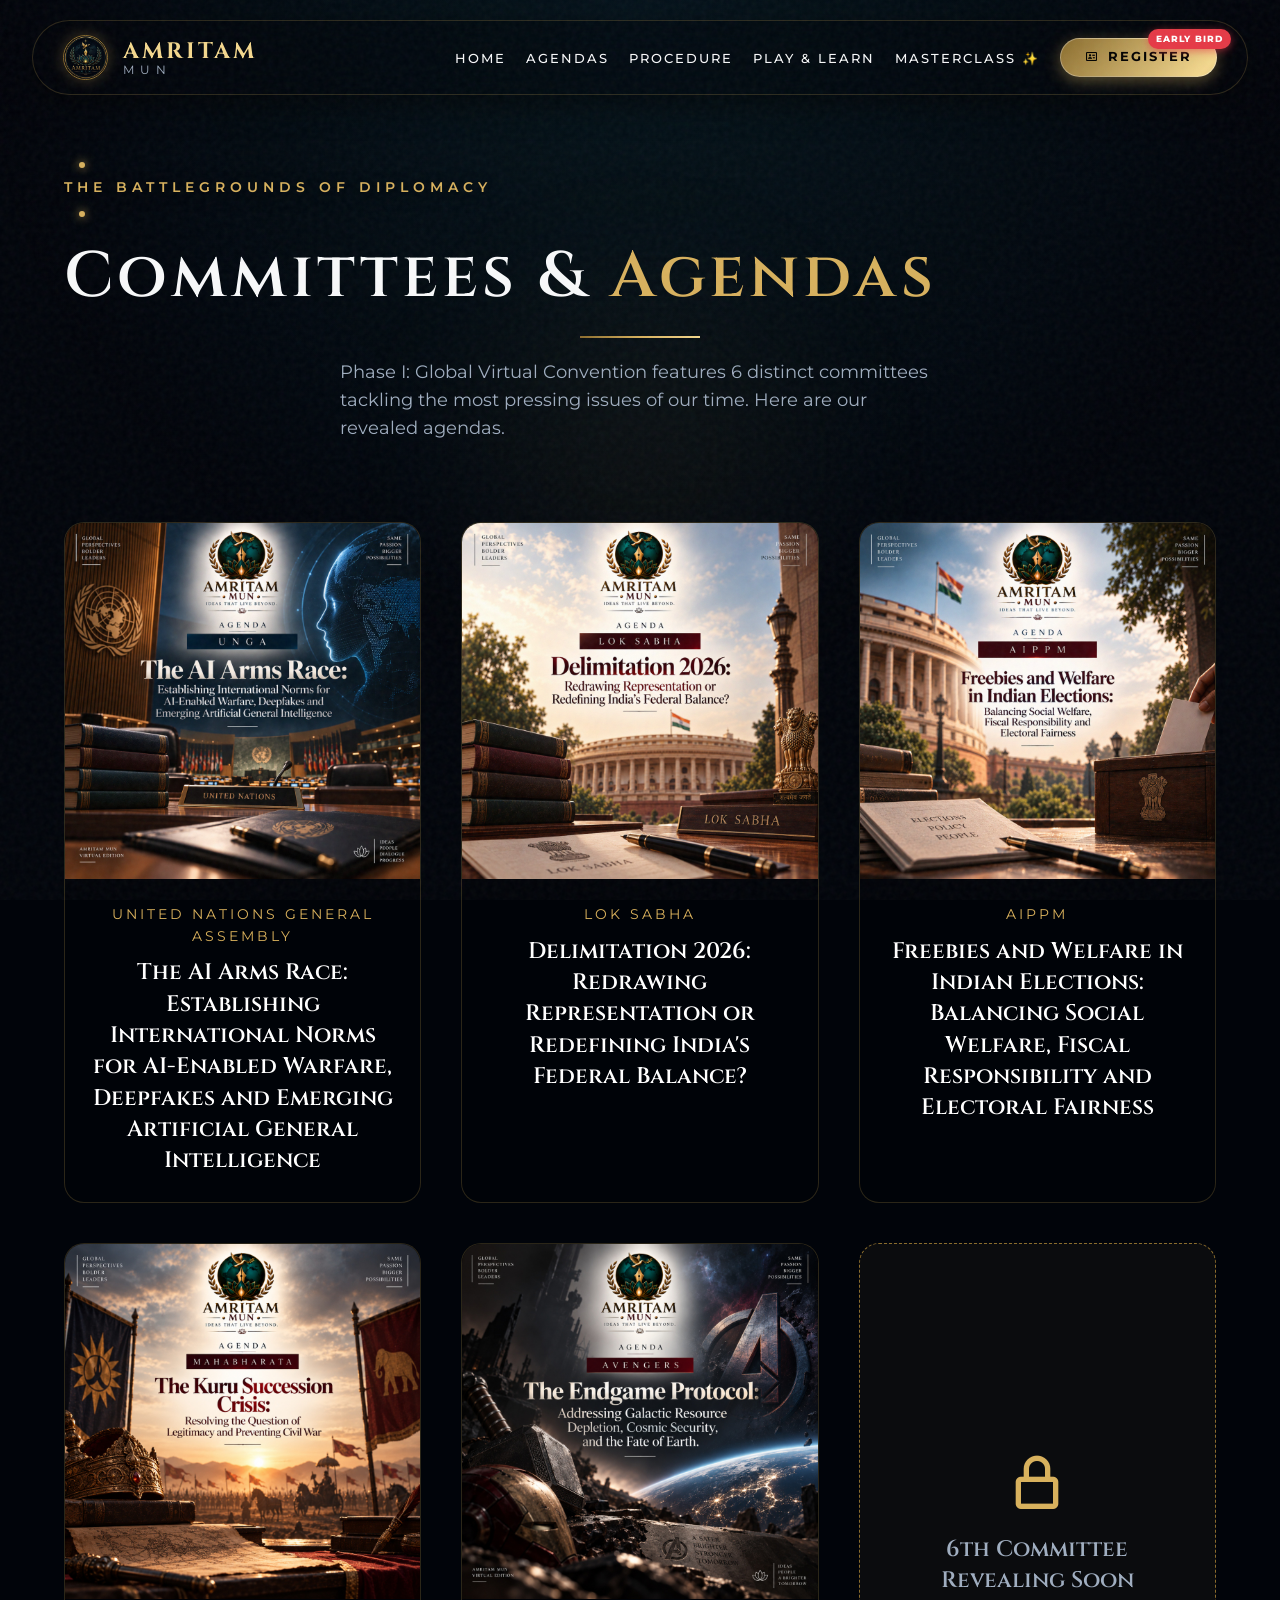
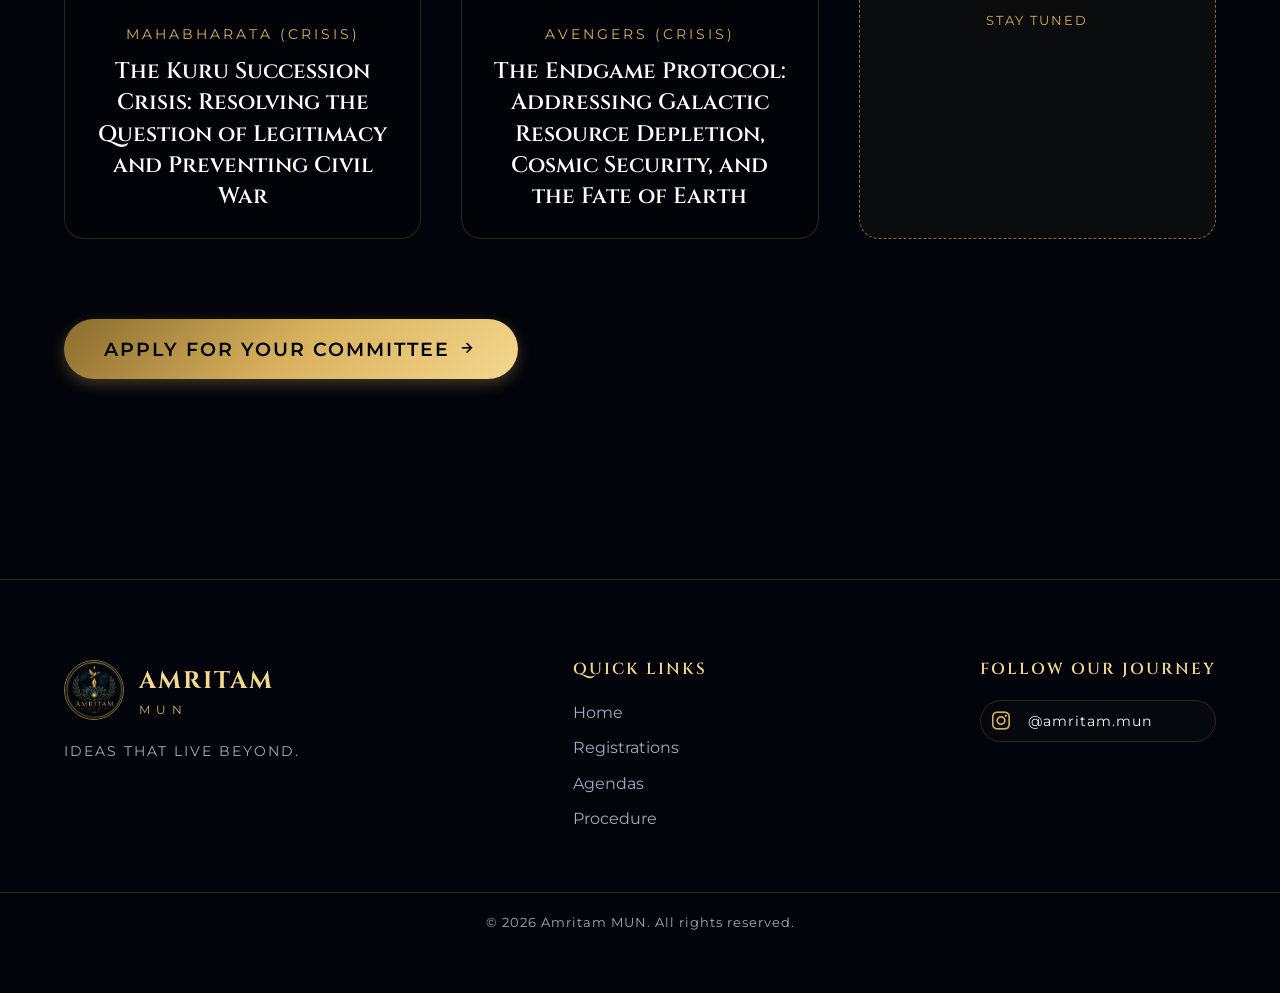
==== agendas.html @ d39af40c "Create agendas page and add to navigation" ====
<!DOCTYPE html>
<html lang="en">
<head>
    <meta charset="UTF-8">
    <meta name="viewport" content="width=device-width, initial-scale=1.0">
    <title>Amritam MUN | Agendas & Committees</title>
    <meta name="description" content="Explore the committees and agendas for Amritam MUN Global Virtual Convention.">
    <!-- Google Fonts: Cinzel for the logo match, Montserrat for clean sans-serif -->
    <link rel="preconnect" href="https://fonts.googleapis.com">
    <link rel="preconnect" href="https://fonts.gstatic.com" crossorigin>
    <link href="https://fonts.googleapis.com/css2?family=Cinzel:wght@400;500;600;700;800&family=Montserrat:wght@300;400;500;600;700&display=swap" rel="stylesheet">
    <!-- Boxicons for icons -->
    <link href='https://unpkg.com/boxicons@2.1.4/css/boxicons.min.css' rel='stylesheet'>
    <link rel="stylesheet" href="style.css?v=3.8">
    <style>
        .agendas-grid {
            display: grid;
            grid-template-columns: repeat(auto-fit, minmax(320px, 1fr));
            gap: 40px;
            margin-top: 50px;
            padding-bottom: 60px;
        }
        .agenda-card {
            background: rgba(1, 4, 8, 0.6);
            border: 1px solid rgba(216, 177, 93, 0.2);
            border-radius: 20px;
            overflow: hidden;
            transition: all 0.4s ease;
            position: relative;
        }
        .agenda-card:hover {
            transform: translateY(-10px);
            border-color: rgba(216, 177, 93, 0.6);
            box-shadow: 0 15px 40px rgba(216, 177, 93, 0.15);
        }
        .agenda-image-wrapper {
            position: relative;
            width: 100%;
            padding-top: 100%; /* 1:1 Aspect Ratio */
            overflow: hidden;
        }
        .agenda-img {
            position: absolute;
            top: 0;
            left: 0;
            width: 100%;
            height: 100%;
            object-fit: cover;
            transition: transform 0.5s ease;
        }
        .agenda-card:hover .agenda-img {
            transform: scale(1.05);
        }
        .agenda-content {
            padding: 25px;
            text-align: center;
        }
        .agenda-committee {
            font-family: var(--font-sans);
            font-size: 0.85rem;
            color: var(--gold-primary);
            text-transform: uppercase;
            letter-spacing: 3px;
            margin-bottom: 10px;
        }
        .agenda-title {
            font-family: var(--font-serif);
            font-size: 1.4rem;
            color: #fff;
            line-height: 1.4;
        }
    </style>
</head>
<body>
    <!-- Cinematic Background Elements -->
    <div class="noise-overlay"></div>
    <div class="aurora-container">
        <div class="aurora-orb orb-1"></div>
        <div class="aurora-orb orb-2"></div>
        <div class="aurora-orb orb-3"></div>
    </div>

    <!-- Interactive Background Elements -->
    <div class="interactive-bg">
        <div class="glow-point"></div>
    </div>
    <div class="ambient-dust" id="dust-container"></div>

    <!-- Navbar -->
    <header class="navbar" id="navbar">
        <div class="nav-container reveal-top">
            <a href="index.html" class="logo">
                <img src="assets/amritam-logo.jpg" alt="Amritam MUN" class="nav-logo-img">
                <div class="nav-logo-text">
                    <span class="amritam-text">AMRITAM</span>
                    <span class="mun-text">MUN</span>
                </div>
            </a>
            <nav class="nav-menu" id="nav-menu">
                <ul class="nav-list">
                    <li><a href="index.html" class="nav-link">Home</a></li>
                    <li><a href="agendas.html" class="nav-link">Agendas</a></li>
                    <li><a href="procedure.html" class="nav-link">Procedure</a></li>
                    <li><a href="index.html#game" class="nav-link">Play & Learn</a></li>
                    <li><a href="learn.html" class="nav-link">Masterclass ✨</a></li>
                    <li><a href="register.html" class="nav-link nav-register-premium"><i class='bx bx-id-card'></i> REGISTER <span class="premium-badge">EARLY BIRD</span></a></li>
                </ul>
            </nav>
            <div class="hamburger" id="hamburger">
                <span class="bar"></span>
                <span class="bar"></span>
                <span class="bar"></span>
            </div>
        </div>
    </header>

    <section class="section" style="padding-top: 150px; min-height: 100vh;">
        <div class="container">
            <div class="section-header text-center reveal-up">
                <div class="tagline-wrapper center">
                    <span class="gold-dot"></span>
                    <p class="tagline small">THE BATTLEGROUNDS OF DIPLOMACY</p>
                    <span class="gold-dot"></span>
                </div>
                <h2 class="section-title">Committees & <span class="highlight">Agendas</span></h2>
                <div class="title-underline center"></div>
                <p class="section-description">Phase I: Global Virtual Convention features 6 distinct committees tackling the most pressing issues of our time. Here are our revealed agendas.</p>
            </div>
            
            <div class="agendas-grid">
                
                <!-- UNGA -->
                <div class="agenda-card reveal-up delay-1">
                    <div class="agenda-image-wrapper">
                        <img src="assets/agendas/unga.jpg" alt="UNGA Agenda" class="agenda-img">
                    </div>
                    <div class="agenda-content">
                        <p class="agenda-committee">UNITED NATIONS GENERAL ASSEMBLY</p>
                        <h3 class="agenda-title">The AI Arms Race: Establishing International Norms for AI-Enabled Warfare, Deepfakes and Emerging Artificial General Intelligence</h3>
                    </div>
                </div>

                <!-- Lok Sabha -->
                <div class="agenda-card reveal-up delay-2">
                    <div class="agenda-image-wrapper">
                        <img src="assets/agendas/lok-sabha.jpg" alt="Lok Sabha Agenda" class="agenda-img">
                    </div>
                    <div class="agenda-content">
                        <p class="agenda-committee">LOK SABHA</p>
                        <h3 class="agenda-title">Delimitation 2026: Redrawing Representation or Redefining India's Federal Balance?</h3>
                    </div>
                </div>

                <!-- AIPPM -->
                <div class="agenda-card reveal-up delay-3">
                    <div class="agenda-image-wrapper">
                        <img src="assets/agendas/aippm.jpg" alt="AIPPM Agenda" class="agenda-img">
                    </div>
                    <div class="agenda-content">
                        <p class="agenda-committee">AIPPM</p>
                        <h3 class="agenda-title">Freebies and Welfare in Indian Elections: Balancing Social Welfare, Fiscal Responsibility and Electoral Fairness</h3>
                    </div>
                </div>

                <!-- Mahabharata -->
                <div class="agenda-card reveal-up delay-1">
                    <div class="agenda-image-wrapper">
                        <img src="assets/agendas/mahabharata.jpg" alt="Mahabharata Agenda" class="agenda-img">
                    </div>
                    <div class="agenda-content">
                        <p class="agenda-committee">MAHABHARATA (CRISIS)</p>
                        <h3 class="agenda-title">The Kuru Succession Crisis: Resolving the Question of Legitimacy and Preventing Civil War</h3>
                    </div>
                </div>

                <!-- Avengers -->
                <div class="agenda-card reveal-up delay-2">
                    <div class="agenda-image-wrapper">
                        <img src="assets/agendas/avengers.jpg" alt="Avengers Agenda" class="agenda-img">
                    </div>
                    <div class="agenda-content">
                        <p class="agenda-committee">AVENGERS (CRISIS)</p>
                        <h3 class="agenda-title">The Endgame Protocol: Addressing Galactic Resource Depletion, Cosmic Security, and the Fate of Earth</h3>
                    </div>
                </div>

                <!-- 6th Committee placeholder -->
                <div class="agenda-card reveal-up delay-3" style="display: flex; flex-direction: column; justify-content: center; align-items: center; background: rgba(216,177,93,0.05); border: 1px dashed var(--gold-dark); text-align: center; padding: 40px;">
                    <i class='bx bx-lock-alt' style="font-size: 4rem; color: var(--gold-primary); margin-bottom: 20px;"></i>
                    <h3 class="agenda-title" style="color: var(--text-secondary);">6th Committee<br>Revealing Soon</h3>
                    <p style="font-family: var(--font-sans); color: var(--gold-primary); font-size: 0.8rem; letter-spacing: 2px; margin-top: 15px; text-transform: uppercase;">Stay Tuned</p>
                </div>

            </div>
            
            <div class="text-center reveal-up" style="margin-top: 20px; margin-bottom: 80px;">
                <a href="register.html" class="btn btn-primary" style="padding: 15px 40px; font-size: 1.2rem;">Apply For Your Committee <i class='bx bx-right-arrow-alt'></i></a>
            </div>
        </div>
    </section>

    <!-- Footer -->
    <footer class="footer" id="contact" style="background: var(--bg-color); padding: 80px 0 30px; border-top: 1px solid rgba(216, 177, 93, 0.2);">
        <div class="footer-container container" style="display: flex; flex-wrap: wrap; justify-content: space-between; gap: 40px; text-align: left;">
            <div class="footer-col brand-col reveal-up">
                <a href="#" class="logo footer-logo" style="display: inline-flex; align-items: center; gap: 15px; margin-bottom: 20px;">
                    <img src="assets/amritam-logo.jpg" alt="Amritam MUN" class="footer-logo-img" style="width: 60px; height: 60px; border-radius: 50%; border: 1px solid var(--gold-dark);">
                    <div class="footer-brand-text">
                        <span class="amritam-text" style="font-family: var(--font-serif); font-size: 1.5rem; letter-spacing: 2px;">AMRITAM</span>
                        <span class="mun-text" style="color: var(--gold-primary);">MUN</span>
                    </div>
                </a>
                <p class="footer-tagline" style="font-family: var(--font-sans); color: var(--text-secondary); letter-spacing: 2px; font-size: 0.9rem;">IDEAS THAT LIVE BEYOND.</p>
            </div>
            
            <div class="footer-col links-col reveal-up delay-1">
                <h4 style="font-family: var(--font-serif); color: var(--gold-light); letter-spacing: 2px; margin-bottom: 20px;">Quick Links</h4>
                <ul class="footer-links" style="list-style: none; padding: 0; display: flex; flex-direction: column; gap: 10px;">
                    <li><a href="index.html" style="color: var(--text-secondary); text-decoration: none; transition: color 0.3s;">Home</a></li>
                    <li><a href="register.html" style="color: var(--text-secondary); text-decoration: none; transition: color 0.3s;">Registrations</a></li>
                    <li><a href="agendas.html" style="color: var(--text-secondary); text-decoration: none; transition: color 0.3s;">Agendas</a></li>
                    <li><a href="procedure.html" style="color: var(--text-secondary); text-decoration: none; transition: color 0.3s;">Procedure</a></li>
                </ul>
            </div>

            <div class="footer-col social-col reveal-up delay-2">
                <h4 style="font-family: var(--font-serif); color: var(--gold-light); letter-spacing: 2px; margin-bottom: 20px;">Follow Our Journey</h4>
                <div class="social-links-wide" style="display: flex; flex-direction: column; gap: 10px;">
                    <a href="https://instagram.com/amritam.mun" target="_blank" class="social-btn glass-btn" style="display: inline-flex; align-items: center; gap: 15px; text-decoration: none; color: #fff;">
                        <i class='bx bxl-instagram' style="font-size: 1.5rem; color: var(--gold-primary);"></i>
                        <span style="font-family: var(--font-sans); letter-spacing: 1px;">@amritam.mun</span>
                    </a>
                </div>
            </div>
        </div>
        <div class="footer-bottom reveal-up delay-3" style="text-align: center; margin-top: 50px; padding-top: 20px; border-top: 1px solid rgba(216, 177, 93, 0.2);">
            <p style="font-family: var(--font-sans); color: var(--text-secondary); font-size: 0.8rem; letter-spacing: 1px;">&copy; 2026 Amritam MUN. All rights reserved.</p>
        </div>
    </footer>

    <!-- Core Scripts -->
    <script src="script.js" defer></script>
</body>
</html>
---- style.css ----
/* Base Variables */
:root {
    --bg-deep: #01040a; /* Darker, cinematic navy */
    --bg-darker: #000205;
    --lotus-teal: #103642;
    --lotus-cyan: #195868;
    
    --gold-primary: #d8b15d; 
    --gold-light: #f4d88e;
    --gold-dark: #8a6c2d;
    --gradient-gold: linear-gradient(135deg, var(--gold-dark) 0%, var(--gold-primary) 50%, var(--gold-light) 100%);
    --gradient-gold-text: linear-gradient(to right, #b28a20, #f4d88e, #b28a20);
    
    --glass-bg: rgba(16, 54, 66, 0.15);
    --glass-border: rgba(216, 177, 93, 0.15); /* Subtler default */
    --glass-shadow: 0 15px 35px 0 rgba(0, 0, 0, 0.8);
    
    --nav-height: 90px;
    
    --font-serif: 'Cinzel', serif;
    --font-sans: 'Montserrat', sans-serif;
    
    --text-primary: #f8f9fa;
    --text-secondary: #a0aec0;
}

* { margin: 0; padding: 0; box-sizing: border-box; }
html { scroll-behavior: smooth; background-color: var(--bg-darker); }
body {
    background-color: var(--bg-deep); color: var(--text-primary);
    font-family: var(--font-sans); line-height: 1.6;
    overflow-x: hidden; position: relative;
}

h1, h2, h3, h4, h5, h6 { font-family: var(--font-serif); font-weight: 600; line-height: 1.2; }
a { text-decoration: none; color: inherit; transition: all 0.3s ease; }
ul { list-style: none; }
.container { max-width: 1200px; margin: 0 auto; padding: 0 24px; }
.section { padding: 120px 0; position: relative; z-index: 10; }
.highlight { color: var(--gold-primary); }
.gold-dot {
    display: inline-block; width: 6px; height: 6px;
    background-color: var(--gold-primary); border-radius: 50%;
    margin: 0 15px; box-shadow: 0 0 10px var(--gold-primary);
}

/* Cinematic Backgrounds */
.noise-overlay { position: fixed; top: 0; left: 0; width: 100vw; height: 100vh; pointer-events: none; z-index: 9999; opacity: 0.05; background-image: url("data:image/svg+xml,%3Csvg viewBox='0 0 200 200' xmlns='http://www.w3.org/2000/svg'%3E%3Cfilter id='noiseFilter'%3E%3CfeTurbulence type='fractalNoise' baseFrequency='0.8' numOctaves='3' stitchTiles='stitch'/%3E%3C/filter%3E%3Crect width='100%25' height='100%25' filter='url(%23noiseFilter)'/%3E%3C/svg%3E"); }
.aurora-container { position: fixed; top: 0; left: 0; width: 100vw; height: 100vh; overflow: hidden; z-index: -1; pointer-events: none; }
.aurora-orb { position: absolute; border-radius: 50%; filter: blur(90px); opacity: 0.6; animation: float-aurora 25s infinite ease-in-out alternate; }
.orb-1 { width: 50vw; height: 50vw; background: var(--gold-dark); top: -20%; left: -10%; }
.orb-2 { width: 45vw; height: 45vw; background: #0c4355; bottom: -10%; right: -10%; animation-delay: -7s; }
.orb-3 { width: 60vw; height: 60vw; background: rgba(212, 175, 55, 0.08); top: 30%; left: 20%; animation-delay: -14s; }
@keyframes float-aurora { 0% { transform: translate(0, 0) scale(1); } 100% { transform: translate(8vw, -8vh) scale(1.15); } }

/* Interactive Background Elements */
.interactive-bg { position: fixed; top: 0; left: 0; width: 100vw; height: 100vh; z-index: 0; pointer-events: none; background: radial-gradient(circle at 50% 0%, rgba(16, 54, 66, 0.3) 0%, transparent 60%); }
.glow-point { position: absolute; width: 700px; height: 700px; background: radial-gradient(circle, rgba(216, 177, 93, 0.06) 0%, transparent 50%); border-radius: 50%; top: 50%; left: 50%; transform: translate(-50%, -50%); filter: blur(60px); transition: all 0.5s ease-out; }
.ambient-dust { position: fixed; top: 0; left: 0; width: 100%; height: 100%; z-index: 1; pointer-events: none; }
.dust-particle { position: absolute; background: var(--gold-light); border-radius: 50%; opacity: 0; box-shadow: 0 0 12px 2px rgba(244, 216, 142, 0.5); animation: float-dust linear infinite; }
@keyframes float-dust { 0% { transform: translateY(100vh) scale(0); opacity: 0; } 20% { opacity: 0.5; } 80% { opacity: 0.5; } 100% { transform: translateY(-100px) scale(1.5); opacity: 0; } }

/* Navbar */
.navbar { position: fixed; top: 20px; left: 50%; transform: translateX(-50%); width: 95%; max-width: 1400px; height: 75px; z-index: 1000; transition: all 0.5s cubic-bezier(0.4, 0, 0.2, 1); background: rgba(1, 4, 8, 0.4); backdrop-filter: blur(20px); -webkit-backdrop-filter: blur(20px); border: 1px solid rgba(216, 177, 93, 0.2); border-radius: 40px; box-shadow: 0 10px 30px rgba(0,0,0,0.5); display: flex; align-items: center; justify-content: center; }
.navbar.scrolled { top: 10px; background: rgba(1, 4, 8, 0.85); border-color: rgba(216, 177, 93, 0.4); box-shadow: 0 15px 40px rgba(0,0,0,0.8); height: 65px; width: 98%; max-width: 1500px; }
.nav-container { width: 100%; padding: 0 30px; height: 100%; display: flex; justify-content: space-between; align-items: center; }
.logo { display: flex; align-items: center; gap: 15px; }
.nav-logo-img { width: 45px; height: 45px; border-radius: 50%; object-fit: cover; border: 1px solid var(--gold-dark); box-shadow: 0 0 15px rgba(216, 177, 93, 0.3); transition: transform 0.3s ease; }
.logo:hover .nav-logo-img { transform: scale(1.1); }
.nav-logo-text { display: flex; flex-direction: column; justify-content: center; line-height: 1.1; }
.amritam-text { font-family: var(--font-serif); font-size: 1.4rem; font-weight: 700; letter-spacing: 3px; color: var(--gold-light); }
.mun-text { font-family: var(--font-sans); font-size: 0.75rem; letter-spacing: 6px; color: var(--text-secondary); }
.nav-menu { display: flex; align-items: center; }
.nav-list { display: flex; align-items: center; gap: 20px; }
.nav-link { font-family: var(--font-sans); font-size: 0.8rem; font-weight: 500; text-transform: uppercase; letter-spacing: 2px; color: var(--text-primary); position: relative; padding: 8px 0; transition: color 0.3s ease; }
.nav-link::before { content: ''; position: absolute; top: 0; left: 50%; transform: translateX(-50%); width: 4px; height: 4px; border-radius: 50%; background: var(--gold-primary); opacity: 0; transition: all 0.3s ease; }
.nav-link::after { content: ''; position: absolute; bottom: 0; left: 0; width: 100%; height: 1px; background: var(--gradient-gold); transform: scaleX(0); transform-origin: right; transition: transform 0.4s cubic-bezier(0.86, 0, 0.07, 1); }
.nav-link:hover { color: var(--gold-light); }
.nav-link:hover::before { top: -10px; opacity: 1; box-shadow: 0 0 10px var(--gold-primary); }
.nav-link:hover::after, .nav-link.active::after { transform: scaleX(1); transform-origin: left; }
.hamburger { display: none; font-size: 2.5rem; cursor: pointer; color: var(--gold-primary); transition: transform 0.3s ease; }

/* Buttons */
.btn { display: inline-block; padding: 12px 30px; font-family: var(--font-sans); font-weight: 600; font-size: 0.9rem; letter-spacing: 2px; text-transform: uppercase; border-radius: 30px; cursor: pointer; transition: all 0.3s ease; outline: none; border: none; }
.btn-primary { background: var(--gradient-gold); color: var(--bg-deep); box-shadow: 0 5px 15px rgba(216, 177, 93, 0.3); }
.btn-primary:hover { transform: translateY(-3px); box-shadow: 0 8px 25px rgba(216, 177, 93, 0.5); }
.btn-outline { background: transparent; border: 2px solid var(--gold-primary); color: var(--gold-primary); }
.btn-outline:hover { background: rgba(216, 177, 93, 0.1); transform: translateY(-3px); }

/* Hero Section */
/* Hero Section (Immersive HUD) */
.hud-hero { position: relative; min-height: 100vh; display: flex; align-items: center; justify-content: center; overflow: hidden; z-index: 1; padding-top: 0; }
.hero-globe-bg { position: absolute; top: 0; left: 0; width: 100%; height: 100vh; z-index: 1; pointer-events: auto; }
.hero-overlay-hud { position: absolute; top: 0; left: 0; width: 100%; height: 100%; background: radial-gradient(circle at center, transparent 40%, rgba(1, 4, 8, 0.95) 100%); pointer-events: none; z-index: 2; }

/* Holographic Text */
.hud-center-text { position: absolute; top: 48%; left: 50%; transform: translate(-50%, -50%); z-index: 5; pointer-events: none; width: 100%; max-width: 1200px; }
.hud-center-inner { text-align: center; display: flex; flex-direction: column; align-items: center; width: 100%; }
.hud-center-text .teaser-top { justify-content: center; margin-bottom: 20px; }
.hud-center-text .hero-title { font-family: var(--font-serif); font-size: 10rem; color: var(--gold-light); line-height: 1; letter-spacing: 15px; text-shadow: 0 15px 50px rgba(0,0,0,0.9), 0 0 30px rgba(0,0,0,0.8); margin-left: 15px; background: var(--gradient-gold-text); -webkit-background-clip: text; -webkit-text-fill-color: transparent; }
.hud-center-text .hero-subtitle-wrapper { justify-content: center; margin-top: -10px; }
.hud-center-text .hero-subtitle { font-family: var(--font-serif); font-style: italic; font-size: 2.5rem; letter-spacing: 15px; color: var(--text-primary); font-weight: 400; opacity: 0.9; text-shadow: 0 5px 15px rgba(0,0,0,0.9); margin-left: 15px; }
.hud-center-text .tagline-wrapper { justify-content: center; margin-top: 30px; }

/* HUD Container & Widgets */
.hud-container { position: absolute; top: 0; left: 0; width: 100%; height: 100%; z-index: 10; pointer-events: none; }
.hud-widget { position: absolute; pointer-events: auto; }
.hud-top-left { top: 40px; left: 40px; }
.hud-bottom-left { bottom: 40px; left: 40px; }
.hud-bottom-right { bottom: 40px; right: 40px; }
.hud-scroll { position: absolute; bottom: 30px; left: 50%; transform: translateX(-50%); pointer-events: auto; }

.glass-widget { padding: 30px; background: rgba(1, 4, 8, 0.4); backdrop-filter: blur(20px); -webkit-backdrop-filter: blur(20px); border: 1px solid rgba(216, 177, 93, 0.2); border-radius: 20px; box-shadow: 0 10px 30px rgba(0,0,0,0.8); }

.teaser-line { width: 60px; height: 1px; background: var(--gradient-gold); }
.teaser-text { font-family: var(--font-sans); font-size: 0.9rem; letter-spacing: 6px; color: var(--gold-primary); text-transform: uppercase; font-weight: 500; text-shadow: 0 2px 10px rgba(0,0,0,0.9); }
.logo-wrapper { position: relative; margin-bottom: 0; }
.logo-pulse { position: absolute; top: 50%; left: 50%; transform: translate(-50%, -50%); width: 100%; height: 100%; border-radius: 50%; background: var(--gold-primary); filter: blur(40px); opacity: 0.15; animation: pulse 3s infinite alternate; }
@keyframes pulse { 0% { transform: translate(-50%, -50%) scale(1); opacity: 0.1; } 100% { transform: translate(-50%, -50%) scale(1.3); opacity: 0.25; } }
.main-logo-img { width: 120px; height: 120px; border-radius: 50%; object-fit: cover; box-shadow: 0 0 30px rgba(0,0,0,0.8), 0 0 15px rgba(216, 177, 93, 0.4); border: 2px solid rgba(216, 177, 93, 0.6); position: relative; z-index: 2; transition: transform 0.5s cubic-bezier(0.175, 0.885, 0.32, 1.275); }
.logo-wrapper:hover .main-logo-img { transform: scale(1.05); }
.gold-line { width: 60px; height: 1px; background: var(--gold-primary); }
.gold-quote { color: var(--gold-dark); font-size: 1.2rem; }
.tagline { font-family: var(--font-sans); font-size: 1.2rem; letter-spacing: 8px; text-transform: uppercase; color: var(--text-secondary); font-weight: 400; text-shadow: 0 5px 15px rgba(0,0,0,0.9); }
.coming-soon { 
    display: inline-block; 
    white-space: nowrap; 
    font-family: var(--font-serif); 
    font-size: 2.2rem; 
    color: transparent; 
    -webkit-text-stroke: 1px var(--gold-primary); 
    position: relative; 
    letter-spacing: 12px; 
    margin-bottom: 40px; 
    background: linear-gradient(to right, var(--gold-light) 50%, transparent 50%);
    background-size: 200% 100%;
    background-position: 100% 0;
    -webkit-background-clip: text;
    -webkit-text-fill-color: transparent;
    animation: fillText 3s cubic-bezier(0.77, 0, 0.175, 1) forwards 1.5s;
}
@keyframes fillText { 0% { background-position: 100% 0; } 100% { background-position: 0 0; } }
.location-badge { display: inline-flex; align-items: center; padding: 12px 25px; border: 1px solid rgba(216, 177, 93, 0.5); border-radius: 40px; background: rgba(16, 54, 66, 0.6); margin-bottom: 0; transition: all 0.3s ease; box-shadow: 0 0 20px rgba(216, 177, 93, 0.2); }
.location-badge:hover { background: rgba(16, 54, 66, 0.9); border-color: var(--gold-primary); transform: translateY(-3px); box-shadow: 0 0 30px rgba(216, 177, 93, 0.4); }
.location-icon-wrapper { background: rgba(216, 177, 93, 0.2); width: 35px; height: 35px; border-radius: 50%; display: flex; align-items: center; justify-content: center; margin-right: 15px; }
.location-icon-wrapper i { font-size: 1.2rem; color: var(--gold-primary); }
.location-badge span { font-family: var(--font-sans); font-size: 0.9rem; letter-spacing: 3px; color: var(--gold-primary); font-weight: 700; text-shadow: 0 0 10px rgba(216, 177, 93, 0.5); }

.pillars-container-vertical { display: flex; flex-direction: column; gap: 15px; }
.pillar-mini { display: flex; align-items: center; gap: 15px; background: rgba(1, 4, 8, 0.4); backdrop-filter: blur(15px); -webkit-backdrop-filter: blur(15px); padding: 12px 25px; border-radius: 30px; border: 1px solid rgba(216, 177, 93, 0.1); transition: all 0.3s ease; cursor: default; }
.pillar-mini:hover { border-color: var(--gold-primary); background: rgba(16, 54, 66, 0.6); transform: translateX(-10px); }
.pillar-icon-mini { width: 35px; height: 35px; border-radius: 50%; background: rgba(216, 177, 93, 0.1); border: 1px solid var(--gold-dark); display: flex; align-items: center; justify-content: center; font-size: 1.1rem; color: var(--gold-primary); }
.pillar-mini span { font-family: var(--font-sans); font-size: 0.8rem; letter-spacing: 4px; color: var(--gold-light); font-weight: 500; }
.pillar { display: flex; flex-direction: column; align-items: center; gap: 15px; transition: transform 0.3s ease; }
.pillar:hover { transform: translateY(-10px); }
.pillar-icon { width: 60px; height: 60px; border-radius: 50%; background: rgba(216, 177, 93, 0.05); border: 1px solid var(--gold-dark); display: flex; align-items: center; justify-content: center; font-size: 1.8rem; color: var(--gold-primary); box-shadow: inset 0 0 15px rgba(0,0,0,0.5); transition: all 0.3s ease; }
.pillar:hover .pillar-icon { background: var(--gradient-gold); color: var(--bg-deep); border-color: transparent; box-shadow: 0 10px 20px rgba(216, 177, 93, 0.3); }
.pillar span { font-family: var(--font-sans); font-size: 0.8rem; letter-spacing: 3px; color: var(--text-secondary); font-weight: 500; }
.pillar:hover span { color: var(--gold-light); }
.scroll-indicator { display: flex; flex-direction: column; align-items: center; gap: 15px; }
.scroll-indicator p { font-family: var(--font-serif); font-style: italic; font-size: 1.1rem; color: var(--gold-dark); letter-spacing: 4px; }
.mouse { width: 25px; height: 40px; border: 2px solid var(--gold-primary); border-radius: 20px; position: relative; }
.wheel { width: 3px; height: 8px; background: var(--gold-light); border-radius: 2px; position: absolute; top: 8px; left: 50%; transform: translateX(-50%); animation: scroll 1.5s infinite; }
@keyframes scroll { 0% { top: 8px; opacity: 1; } 100% { top: 20px; opacity: 0; } }

/* Glass Panels */
.glass-panel { background: var(--glass-bg); backdrop-filter: blur(16px); -webkit-backdrop-filter: blur(16px); border: 1px solid var(--glass-border); box-shadow: var(--glass-shadow); border-radius: 20px; position: relative; overflow: hidden; transition: all 0.4s cubic-bezier(0.175, 0.885, 0.32, 1.275); }
.glass-panel:hover { border-color: rgba(216, 177, 93, 0.6); box-shadow: 0 20px 50px rgba(0, 0, 0, 0.9), inset 0 0 20px rgba(216, 177, 93, 0.1); transform: translateY(-5px); }

/* Sections Global */
.section-header { margin-bottom: 80px; }
.section-title { font-family: var(--font-serif); font-size: 4rem; color: var(--text-primary); letter-spacing: 4px; margin-bottom: 20px; }
.title-underline { height: 2px; width: 120px; background: var(--gradient-gold); }
.title-underline.center { margin: 0 auto; }
.section-description { color: var(--text-secondary); margin-top: 20px; font-size: 1.1rem; max-width: 600px; margin-left: auto; margin-right: auto; }
.tagline-wrapper.center { margin-bottom: 15px; }
.tagline.small { font-family: var(--font-sans); font-size: 0.9rem; letter-spacing: 5px; color: var(--gold-primary); font-weight: 600; }

/* Partners Section */
.partners { background: linear-gradient(to bottom, transparent, rgba(16, 54, 66, 0.05), transparent); }
.partners-horizontal-grid { display: grid; grid-template-columns: 1fr 1fr; gap: 40px; align-items: stretch; }
.partner-card { padding: 40px; text-align: center; height: 100%; display: flex; flex-direction: column; align-items: center; position: relative; justify-content: flex-start; overflow: hidden; }
.card-glow { position: absolute; top: -50px; left: 50%; transform: translateX(-50%); width: 250px; height: 250px; background: radial-gradient(circle, rgba(216, 177, 93, 0.1) 0%, transparent 70%); border-radius: 50%; pointer-events: none; }
.partner-type { font-family: var(--font-sans); font-size: 0.75rem; letter-spacing: 3px; color: var(--gold-primary); text-transform: uppercase; margin-bottom: 30px; position: relative; padding-bottom: 10px; width: 100%; text-align: center; }
.partner-type::after { content: ''; position: absolute; bottom: 0; left: 50%; transform: translateX(-50%); width: 50px; height: 2px; background: var(--gradient-gold); }
.partner-logo-ring { width: 140px; height: 140px; border-radius: 50%; padding: 5px; background: linear-gradient(135deg, var(--gold-light), transparent, var(--gold-dark)); box-shadow: 0 10px 30px rgba(0,0,0,0.5); flex-shrink: 0; margin-bottom: 25px; }
.partner-logo-img { width: 100%; height: 100%; border-radius: 50%; object-fit: cover; background: var(--bg-darker); }
.up-border { border: 2px solid #00e5ff; }
.sukoon-border { border: 2px solid #1a4a38; }
.partner-name { font-family: var(--font-serif); font-size: 1.8rem; color: var(--gold-light); margin-bottom: 5px; letter-spacing: 2px; line-height: 1.2; }
.partner-subname { font-family: var(--font-sans); font-size: 0.8rem; color: var(--text-secondary); margin-bottom: 30px; letter-spacing: 1px; }
.partner-features-stacked { display: flex; flex-direction: row; flex-wrap: wrap; justify-content: center; gap: 20px; margin-bottom: auto; width: 100%; }
.feature-item { display: flex; flex-direction: column; align-items: center; gap: 10px; flex: 1; min-width: 90px; }
.feature-item i { font-size: 1.5rem; color: var(--gold-primary); background: rgba(216, 177, 93, 0.1); width: 45px; height: 45px; border-radius: 50%; display: flex; align-items: center; justify-content: center; transition: all 0.3s ease; }
.partner-card:hover .feature-item i { background: var(--gold-primary); color: var(--bg-deep); transform: scale(1.1); }
.feature-item span { font-family: var(--font-sans); font-size: 0.75rem; color: var(--text-secondary); letter-spacing: 1px; text-align: center; line-height: 1.4; }
.quote-box { padding-top: 25px; margin-top: 30px; border-top: 1px solid rgba(216, 177, 93, 0.1); width: 100%; }
.partner-quote { font-family: var(--font-serif); font-style: italic; color: var(--gold-light); font-size: 1rem; letter-spacing: 1px; }

/* Procedure Timeline Section */
.procedure-section { background: var(--bg-darker); }
.timeline-container { position: relative; max-width: 800px; margin: 0 auto; padding: 40px 0; }
.timeline-container::before { content: ''; position: absolute; top: 0; left: 50%; transform: translateX(-50%); width: 2px; height: 100%; background: var(--glass-border); }
.timeline-item { position: relative; margin-bottom: 60px; width: 50%; padding-right: 50px; }
.timeline-item:nth-child(even) { margin-left: 50%; padding-right: 0; padding-left: 50px; }
.timeline-dot { position: absolute; right: -25px; top: 20px; width: 50px; height: 50px; border-radius: 50%; background: var(--bg-deep); border: 2px solid var(--gold-primary); z-index: 2; display: flex; align-items: center; justify-content: center; font-size: 1.5rem; color: var(--gold-light); box-shadow: 0 0 15px rgba(216, 177, 93, 0.2); }
.timeline-item:nth-child(even) .timeline-dot { left: -25px; right: auto; }
.timeline-content { padding: 30px; transition: transform 0.3s ease, border-color 0.3s ease; }
.timeline-content:hover { transform: translateY(-5px); border-color: var(--gold-primary); }
.timeline-date { color: var(--gold-primary); font-size: 0.9rem; letter-spacing: 3px; text-transform: uppercase; margin-bottom: 10px; }
.timeline-event { font-size: 1.4rem; color: var(--text-primary); margin-bottom: 15px; }
.timeline-content p { color: var(--text-secondary); font-size: 0.95rem; }

/* Interactive Game Section */
.game-section { background: var(--bg-deep); }
.game-container { max-width: 800px; margin: 0 auto; padding: 50px; min-height: 400px; display: flex; flex-direction: column; justify-content: center; text-align: center; }
.game-screen { display: none; opacity: 0; transition: opacity 0.4s ease; }
.game-screen.active { display: block; opacity: 1; }
.game-screen h3 { font-size: 2.2rem; color: var(--gold-light); margin-bottom: 15px; }
.game-screen p { color: var(--text-secondary); margin-bottom: 40px; font-size: 1.1rem; }
.game-buttons { display: flex; justify-content: center; gap: 20px; }

.game-header { display: flex; justify-content: space-between; align-items: center; margin-bottom: 20px; font-family: var(--font-sans); font-weight: 600; color: var(--gold-primary); letter-spacing: 2px; }
.progress-bar-bg { width: 100%; height: 6px; background: rgba(255,255,255,0.1); border-radius: 3px; margin-bottom: 40px; overflow: hidden; }
.progress-bar-fill { width: 0%; height: 100%; background: var(--gradient-gold); transition: width 0.4s ease; }

.question-text { font-size: 1.8rem !important; color: var(--text-primary) !important; margin-bottom: 40px !important; line-height: 1.4 !important; }
.options-grid { display: grid; grid-template-columns: 1fr; gap: 15px; margin-bottom: 30px; text-align: left; }
.option-btn { background: rgba(255,255,255,0.05); border: 1px solid var(--glass-border); padding: 20px; border-radius: 10px; color: var(--text-primary); font-family: var(--font-sans); font-size: 1rem; cursor: pointer; transition: all 0.2s ease; text-align: left; }
.option-btn:hover:not(:disabled) { background: rgba(216, 177, 93, 0.1); border-color: var(--gold-primary); }
.option-btn.correct { background: rgba(46, 204, 113, 0.2); border-color: #2ecc71; color: #2ecc71; }
.option-btn.wrong { background: rgba(231, 76, 60, 0.2); border-color: #e74c3c; color: #e74c3c; }
.option-btn:disabled { cursor: not-allowed; }

.feedback-box { background: rgba(0,0,0,0.3); border-radius: 10px; padding: 25px; border-left: 4px solid var(--gold-primary); text-align: left; margin-bottom: 20px; animation: slideDown 0.3s ease; }
.feedback-box.hidden { display: none; }
.feedback-box h4 { font-size: 1.2rem; margin-bottom: 10px; }
.feedback-box.success h4 { color: #2ecc71; }
.feedback-box.error h4 { color: #e74c3c; }
.feedback-box p { margin-bottom: 20px !important; font-size: 1rem !important; }
@keyframes slideDown { from { opacity: 0; transform: translateY(-10px); } to { opacity: 1; transform: translateY(0); } }

.final-score-circle { width: 150px; height: 150px; border-radius: 50%; border: 4px solid var(--gold-primary); display: flex; align-items: center; justify-content: center; margin: 0 auto 30px; font-family: var(--font-serif); color: var(--gold-light); box-shadow: 0 0 30px rgba(216, 177, 93, 0.2); }
#final-score { font-size: 4rem; font-weight: 700; }
.slash { font-size: 2rem; margin: 0 5px; color: var(--text-secondary); }
.total { font-size: 2rem; color: var(--text-secondary); }
.final-message { font-size: 1.4rem !important; color: var(--gold-primary) !important; font-style: italic; }

/* Interactive Q&A Section (FAQ) */
.qa-section { background: radial-gradient(ellipse at bottom, rgba(16, 54, 66, 0.1) 0%, transparent 60%); }
.qa-split-layout { display: grid; grid-template-columns: 0.8fr 1.2fr; gap: 60px; align-items: start; max-width: 1200px; margin: 0 auto; }
.qa-left-col { position: sticky; top: 120px; }
.qa-right-col { width: 100%; }
.qa-tabs { display: flex; gap: 15px; margin-top: 30px; }
.qa-tab { padding: 12px 25px; background: transparent; border: 1px solid var(--gold-primary); color: var(--gold-primary); font-family: var(--font-sans); font-size: 0.9rem; text-transform: uppercase; letter-spacing: 2px; border-radius: 30px; cursor: pointer; transition: all 0.3s ease; }
.qa-tab.active, .qa-tab:hover { background: var(--gold-primary); color: var(--bg-deep); font-weight: 600; }
.qa-container { width: 100%; position: relative; }
.qa-group { display: none; flex-direction: column; gap: 20px; animation: fadeIn 0.4s ease; }
.qa-group.active { display: flex; }
.qa-item { background: rgba(16, 54, 66, 0.15); backdrop-filter: blur(16px); -webkit-backdrop-filter: blur(16px); border: 1px solid rgba(216, 177, 93, 0.15); border-radius: 20px; overflow: hidden; transition: all 0.4s cubic-bezier(0.175, 0.885, 0.32, 1.275); transform: translateY(0); }
.qa-item:hover { border-color: rgba(216, 177, 93, 0.6); box-shadow: 0 15px 35px rgba(0, 0, 0, 0.7), inset 0 0 15px rgba(216, 177, 93, 0.1); transform: translateY(-3px) scale(1.01); z-index: 5; position: relative; }
.qa-question { padding: 25px 30px; display: flex; justify-content: space-between; align-items: center; cursor: pointer; font-family: var(--font-serif); font-size: 1.2rem; color: var(--gold-light); letter-spacing: 1px; user-select: none; transition: background 0.3s ease; }
.qa-question:hover { background: rgba(216, 177, 93, 0.05); }
.qa-question i { font-size: 1.5rem; color: var(--gold-primary); transition: transform 0.3s ease; }
.qa-item.active .qa-question i { transform: rotate(180deg); }
.qa-answer { display: grid; grid-template-rows: 0fr; transition: grid-template-rows 0.4s cubic-bezier(0, 1, 0, 1); background: rgba(0,0,0,0.2); }
.qa-item.active .qa-answer { grid-template-rows: 1fr; }
.qa-answer-inner { overflow: hidden; }
.qa-answer p { font-family: var(--font-sans); color: var(--text-secondary); font-size: 1rem; line-height: 1.6; border-top: 1px solid rgba(216, 177, 93, 0.1); padding: 20px 30px 25px 30px; margin: 0; }

/* Footer */
.footer { background: #010305; padding-top: 80px; position: relative; border-top: 1px solid rgba(216, 177, 93, 0.1); }
.footer-glow { position: absolute; top: 0; left: 50%; transform: translate(-50%, -50%); width: 60%; height: 100px; background: radial-gradient(ellipse, rgba(16, 54, 66, 0.5) 0%, transparent 70%); pointer-events: none; }
.footer-container { display: flex; justify-content: space-between; align-items: flex-start; flex-wrap: wrap; gap: 50px; margin-bottom: 60px; }
.footer-logo { display: inline-flex; align-items: center; gap: 15px; margin-bottom: 20px; }
.footer-logo-img { width: 60px; height: 60px; border-radius: 50%; border: 1px solid var(--gold-dark); }
.footer-brand-text { display: flex; flex-direction: column; }
.footer-tagline { font-family: var(--font-sans); font-size: 0.9rem; letter-spacing: 5px; color: var(--text-secondary); max-width: 300px; }
.footer-col h4 { font-family: var(--font-sans); font-size: 1rem; letter-spacing: 3px; text-transform: uppercase; color: var(--gold-primary); margin-bottom: 30px; }
.social-links-wide { display: flex; flex-direction: column; gap: 15px; }
.glass-btn { background: rgba(255,255,255,0.02); backdrop-filter: blur(5px); border: 1px solid rgba(216, 177, 93, 0.2); border-radius: 40px; padding: 8px 25px 8px 8px; display: flex; align-items: center; gap: 15px; transition: all 0.3s ease; }
.glass-btn:hover { background: rgba(216, 177, 93, 0.1); border-color: var(--gold-primary); transform: translateX(10px); }
.social-icon-wrapper { width: 40px; height: 40px; border-radius: 50%; background: var(--glass-bg); display: flex; align-items: center; justify-content: center; }
.glass-btn i { font-size: 1.4rem; color: var(--gold-light); }
.glass-btn span { font-family: var(--font-sans); font-size: 0.9rem; color: var(--text-primary); letter-spacing: 1px; }
.footer-bottom { text-align: center; padding: 30px 0; color: var(--text-secondary); font-family: var(--font-sans); font-size: 0.85rem; letter-spacing: 2px; }
.gold-divider { height: 1px; width: 100%; background: linear-gradient(to right, transparent, rgba(216, 177, 93, 0.3), transparent); margin-bottom: 24px; }

/* Learn Page (MUN Masterclass) Styles */
.learn-page { background: var(--bg-deep); }
.hindi-font [data-translate-key] { font-family: 'Noto Sans Devanagari', sans-serif; }

.lang-toggle { position: fixed; top: 100px; right: 30px; z-index: 1000; background: rgba(16, 54, 66, 0.7); backdrop-filter: blur(10px); border: 1px solid var(--gold-primary); padding: 10px 20px; border-radius: 30px; color: var(--gold-light); font-family: var(--font-sans); font-weight: 600; cursor: pointer; transition: all 0.3s ease; box-shadow: 0 0 15px rgba(216, 177, 93, 0.2); }
.lang-toggle:hover { background: var(--gold-primary); color: var(--bg-deep); }

.learn-hero { padding: 150px 20px 50px; text-align: center; }
.learn-title { font-size: 4rem; margin-bottom: 20px; }
.learn-subtitle { font-family: var(--font-sans); color: var(--text-secondary); font-size: 1.2rem; margin-top: 20px; letter-spacing: 2px; }

.roadmap-container { padding: 50px 0 100px; display: flex; flex-direction: column; align-items: center; }
.roadmap-phase { width: 100%; max-width: 900px; background: rgba(0,0,0,0.2); border: 1px solid rgba(216, 177, 93, 0.1); border-radius: 20px; padding: 50px; position: relative; z-index: 2; box-shadow: inset 0 0 50px rgba(0,0,0,0.5); }
.phase-header { display: flex; align-items: center; gap: 30px; margin-bottom: 40px; }
.phase-number { width: 60px; height: 60px; border-radius: 50%; background: var(--gradient-gold); display: flex; align-items: center; justify-content: center; font-family: var(--font-serif); font-size: 2rem; color: var(--bg-deep); font-weight: 700; flex-shrink: 0; box-shadow: 0 0 20px rgba(216, 177, 93, 0.4); }
.phase-header h2 { font-size: 2.2rem; color: var(--gold-light); margin-bottom: 10px; }
.phase-header p { color: var(--text-secondary); font-size: 1.1rem; }

.cards-grid { display: grid; grid-template-columns: repeat(2, 1fr); gap: 30px; }
.cards-grid.cols-3 { grid-template-columns: repeat(3, 1fr); }
.learn-card { padding: 30px; border-radius: 15px; transition: transform 0.3s ease, border-color 0.3s ease; }
.learn-card:hover { transform: translateY(-5px); border-color: var(--gold-primary); }
.learn-icon { font-size: 2.5rem; color: var(--gold-primary); margin-bottom: 20px; display: inline-block; background: rgba(216, 177, 93, 0.1); padding: 15px; border-radius: 50%; }
.learn-card h3 { font-family: var(--font-sans); font-size: 1.2rem; color: var(--text-primary); margin-bottom: 15px; letter-spacing: 1px; }
.learn-card p { font-size: 0.95rem; color: var(--text-secondary); line-height: 1.6; }

.point-card { text-align: center; overflow: hidden; }
.point-card:hover .card-glow { opacity: 1; }
.point-card .card-glow { opacity: 0; transition: opacity 0.4s; top: -50px; left: 50%; transform: translateX(-50%); }

.motion-demo { padding: 30px; border-radius: 15px; margin-bottom: 30px; border-left: 4px solid var(--gold-primary); }
.motion-demo h3 { color: var(--gold-light); margin-bottom: 15px; }
.speech-bubble { background: rgba(255,255,255,0.05); padding: 20px; border-radius: 10px; font-style: italic; color: var(--text-primary); border: 1px solid rgba(255,255,255,0.1); }

.path-connector { width: 4px; height: 80px; background: linear-gradient(to bottom, var(--gold-primary), transparent); margin: 20px 0; }

/* 3D Globe Styles */
.globe-wrapper { position: relative; width: 100%; height: 600px; display: flex; justify-content: center; align-items: center; overflow: hidden; margin-top: 30px; cursor: grab; }
.globe-wrapper:active { cursor: grabbing; }
#globeViz { width: 100%; height: 100%; display: flex; justify-content: center; align-items: center; }
.crisis-panel { position: absolute; right: 20px; top: 20px; width: 300px; padding: 25px; border-radius: 15px; z-index: 10; border-left: 4px solid var(--gold-primary); transform: translateX(0); transition: all 0.3s ease; }
.crisis-panel.hidden { opacity: 0; visibility: hidden; transform: translateX(50px); }
.crisis-panel h3 { color: var(--gold-primary); margin-bottom: 10px; font-size: 1.2rem; }
.crisis-panel p { font-size: 0.9rem; color: var(--text-secondary); margin-bottom: 20px; line-height: 1.5; }

/* Gamified Passport Modal */
.passport-link { display: flex; align-items: center; gap: 8px; color: var(--gold-primary) !important; font-weight: 600; }
.modal-overlay { position: fixed; top: 0; left: 0; width: 100%; height: 100%; background: rgba(0,0,0,0.8); backdrop-filter: blur(5px); z-index: 9999; display: flex; justify-content: center; align-items: center; opacity: 1; visibility: visible; transition: all 0.3s ease; }
.modal-overlay.hidden { opacity: 0; visibility: hidden; }
.passport-book { width: 90%; max-width: 600px; height: 450px; background: #0c1821; border-radius: 15px; display: flex; overflow: hidden; position: relative; box-shadow: 0 20px 50px rgba(0,0,0,0.8); border: 2px solid var(--gold-dark); }
.passport-cover { flex: 1; background: var(--bg-deep); padding: 40px; display: flex; flex-direction: column; justify-content: center; align-items: center; border-right: 1px dashed rgba(216, 177, 93, 0.3); text-align: center; }
.passport-cover h2 { font-family: var(--font-serif); color: var(--gold-light); font-size: 1.8rem; letter-spacing: 2px; }
.passport-cover p { color: var(--text-secondary); letter-spacing: 4px; text-transform: uppercase; font-size: 0.8rem; margin-top: 10px; }
.passport-pages { flex: 1.5; background: url('data:image/svg+xml;utf8,<svg width="20" height="20" viewBox="0 0 20 20" xmlns="http://www.w3.org/2000/svg"><circle cx="10" cy="10" r="1" fill="%23d8b15d" opacity="0.1"/></svg>'); padding: 30px; display: flex; flex-direction: column; }
.passport-pages h3 { color: var(--text-primary); font-size: 1.2rem; margin-bottom: 20px; text-align: center; border-bottom: 1px solid rgba(255,255,255,0.1); padding-bottom: 10px; }
.stamps-grid { display: grid; grid-template-columns: repeat(2, 1fr); gap: 15px; flex-grow: 1; }
.stamp { width: 100px; height: 100px; border: 3px dashed; border-radius: 50%; display: flex; flex-direction: column; justify-content: center; align-items: center; text-align: center; transform: rotate(-10deg); opacity: 0; animation: stampIn 0.5s forwards cubic-bezier(0.175, 0.885, 0.32, 1.275); }
.stamp-trivia { border-color: #2ecc71; color: #2ecc71; transform: rotate(15deg); }
.stamp-learn { border-color: var(--gold-primary); color: var(--gold-primary); transform: rotate(-5deg); }
.stamp i { font-size: 1.5rem; margin-bottom: 5px; }
.stamp span { font-size: 0.7rem; font-weight: 700; text-transform: uppercase; letter-spacing: 1px; }
.passport-reward { margin-top: auto; padding: 15px; background: rgba(216, 177, 93, 0.1); border-radius: 10px; display: flex; align-items: flex-start; gap: 15px; }
.passport-reward i { color: var(--gold-primary); font-size: 1.5rem; }
.passport-reward p { font-size: 0.8rem; color: var(--text-secondary); line-height: 1.4; margin: 0; }

@keyframes stampIn {
    0% { transform: scale(3) rotate(45deg); opacity: 0; }
    100% { transform: scale(1) rotate(var(--rotation, 0deg)); opacity: 1; }
}

/* Animations & Reveals */
.reveal, .reveal-up, .reveal-left, .reveal-right { opacity: 0; visibility: hidden; transition: all 1s cubic-bezier(0.5, 0, 0, 1); }
.reveal { transform: scale(0.95); }
.reveal-up { transform: translateY(50px); }
.reveal-left { transform: translateX(-50px); }
.reveal-right { transform: translateX(50px); }
.reveal-top { transform: translateY(-100%); }
.reveal.active, .reveal-up.active, .reveal-left.active, .reveal-right.active, .reveal-top.active { opacity: 1; visibility: visible; transform: translate(0) scale(1); }
.delay-1 { transition-delay: 0.1s; } .delay-2 { transition-delay: 0.2s; } .delay-3 { transition-delay: 0.3s; } .delay-4 { transition-delay: 0.4s; } .delay-5 { transition-delay: 0.5s; }

/* Responsive */
@media (max-width: 992px) {
    .hero-title { font-size: 4.5rem; }
    .hero-subtitle { font-size: 1.5rem; letter-spacing: 10px; margin-left: 10px; }
    .coming-soon { font-size: 3rem; letter-spacing: 10px; margin-left: 10px; }
    .footer-container { flex-direction: column; align-items: center; text-align: center; }
    .footer-brand-text { align-items: center; }
    .glass-btn:hover { transform: translateY(-5px); translateX: 0; }
    .partner-content-horizontal { flex-direction: column; gap: 20px; }
    .partner-card.full-width { text-align: center; }
    .partner-card.full-width .card-glow { left: 50%; }
    .partner-card.full-width .partner-type::after { left: 50%; transform: translateX(-50%); }

    /* Learn Page Mobile */
    .learn-title { font-size: 3rem; }
    .roadmap-phase { padding: 30px 20px; }
    .phase-header { flex-direction: column; text-align: center; gap: 15px; }
    .cards-grid, .cards-grid.cols-3, .cards-grid.cols-2 { grid-template-columns: 1fr; }
    .lang-toggle { top: 85px; right: 20px; padding: 8px 15px; font-size: 0.85rem; }

    /* Passport Mobile */
    .passport-book { flex-direction: column; height: 80vh; overflow-y: auto; }
    .passport-cover { border-right: none; border-bottom: 1px dashed rgba(216, 177, 93, 0.3); padding: 20px; }
    .stamps-grid { grid-template-columns: 1fr; justify-items: center; }
    
    /* Globe Mobile */
    .globe-wrapper { height: 400px; width: 100%; margin: 30px auto; }
    .crisis-panel { top: auto; bottom: 10px; right: 10px; left: 10px; width: auto; }
}

@media (max-width: 768px) {
    .hamburger { display: block; position: relative; z-index: 2000; }
    .nav-menu { position: fixed; top: 0; left: 0; width: 100%; height: 100vh; z-index: 1500; background: rgba(1, 4, 8, 0.98); flex-direction: column; justify-content: center; opacity: 0; visibility: hidden; transition: all 0.4s ease; }
    .nav-menu.active { opacity: 1; visibility: visible; }
    .nav-list { flex-direction: column; align-items: center; gap: 40px; }
    .nav-link { font-size: 1.5rem; }
    
    .hud-hero { height: auto; min-height: 100vh; padding-top: 130px; padding-bottom: 50px; display: flex; flex-direction: column; justify-content: flex-start; align-items: center; overflow-x: hidden; }
    .hud-container { position: relative; width: 100%; display: flex; flex-direction: column; gap: 30px; align-items: center; }
    .hud-center-text { position: relative; top: auto; left: auto; transform: none; width: 100%; margin-bottom: 40px; }
    .hud-center-text .hero-title { font-size: 3.8rem; letter-spacing: 5px; margin-left: 5px; }
    .hud-center-text .hero-subtitle { font-size: 1.2rem; letter-spacing: 5px; margin-left: 5px; }
    .coming-soon { font-size: 1.2rem; letter-spacing: 3px; margin-bottom: 10px; }
    .tagline { font-size: 0.8rem; letter-spacing: 4px; text-align: center; }
    
    .hud-top-left { display: none; }
    .hud-bottom-right { position: relative !important; bottom: auto !important; right: auto !important; width: 90%; display: flex !important; justify-content: center; }
    .hud-bottom-right .pillars-container-vertical { flex-direction: row; flex-wrap: wrap; background: transparent; box-shadow: none; border: none; padding: 0; justify-content: center; gap: 15px; }
    .hud-bottom-left { position: relative !important; bottom: auto !important; left: auto !important; transform: none !important; width: 90%; max-width: 400px; text-align: center; margin-bottom: 20px; }
    .hud-scroll { display: none; }
    
    .section-title { font-size: 2.5rem; letter-spacing: 2px; }
    .convention-title { font-size: 1.5rem !important; }
    .ambassador-title { font-size: 2.5rem !important; }
    .location-badge { display: flex; justify-content: center; width: 100%; }
    
    .timeline-container::before { left: 30px; }
    .timeline-item { width: 100%; padding-left: 80px; padding-right: 0; margin-bottom: 40px; }
    .timeline-item:nth-child(even) { margin-left: 0; padding-left: 80px; padding-right: 0; }
    .timeline-dot { left: 5px !important; right: auto !important; width: 40px; height: 40px; font-size: 1.2rem; }
    
    .partners-horizontal-grid { grid-template-columns: 1fr; gap: 30px; }
    
    .game-container { padding: 30px 20px; }
    .game-screen h3 { font-size: 1.8rem; }
    .game-buttons { flex-direction: column; }
    .qa-split-layout { grid-template-columns: 1fr; gap: 30px; }
    .qa-left-col { position: relative; top: 0; }
    .qa-tabs { flex-direction: column; align-items: flex-start; width: 100%; }
    .qa-tab { width: 100%; text-align: center; }
}

/* Early Bird Registration Button */
.early-bird-btn {
    background: linear-gradient(45deg, #FF0000, #ff8c00) !important;
    color: #fff !important;
    border: none !important;
    box-shadow: 0 0 15px rgba(255, 140, 0, 0.6) !important;
    animation: pulseGlow 2s infinite;
    text-shadow: 1px 1px 2px rgba(0,0,0,0.5);
    font-weight: 700;
}
@keyframes pulseGlow {
    0% { box-shadow: 0 0 10px rgba(255,140,0,0.4); transform: scale(1); }
    50% { box-shadow: 0 0 25px rgba(255,140,0,0.9); transform: scale(1.05); }
    100% { box-shadow: 0 0 10px rgba(255,140,0,0.4); transform: scale(1); }
}

/* Premium Header Register Button */
.nav-register-premium {
    background: linear-gradient(135deg, var(--gold-dark), var(--gold-light), var(--gold-dark));
    background-size: 200% auto;
    color: #000 !important;
    font-weight: 700 !important;
    padding: 8px 24px !important;
    border-radius: 30px !important;
    letter-spacing: 2px !important;
    text-transform: uppercase;
    display: inline-flex;
    align-items: center;
    gap: 8px;
    box-shadow: 0 4px 15px rgba(216, 177, 93, 0.4);
    animation: goldShine 3s infinite linear;
    position: relative;
    border: 1px solid rgba(255,255,255,0.3);
}
.nav-register-premium:hover {
    color: #000 !important;
    transform: translateY(-2px);
    box-shadow: 0 6px 20px rgba(216, 177, 93, 0.6);
}
@keyframes goldShine {
    to { background-position: 200% center; }
}
.premium-badge {
    position: absolute;
    top: -10px;
    right: -15px;
    background: #e63946;
    color: #fff;
    font-size: 0.55rem;
    padding: 3px 8px;
    border-radius: 12px;
    font-weight: 800;
    letter-spacing: 1px;
    box-shadow: 0 2px 8px rgba(230, 57, 70, 0.6);
    animation: pulseBadge 2s infinite;
    white-space: nowrap;
}
@keyframes pulseBadge {
    0%, 100% { transform: scale(1); box-shadow: 0 2px 8px rgba(230, 57, 70, 0.6); }
    50% { transform: scale(1.1); box-shadow: 0 4px 12px rgba(230, 57, 70, 0.8); }
}

@media (max-width: 768px) {
    /* Disable globe touch on mobile so the user can scroll down easily */
    .hero-globe-bg {
        pointer-events: none !important;
    }
}
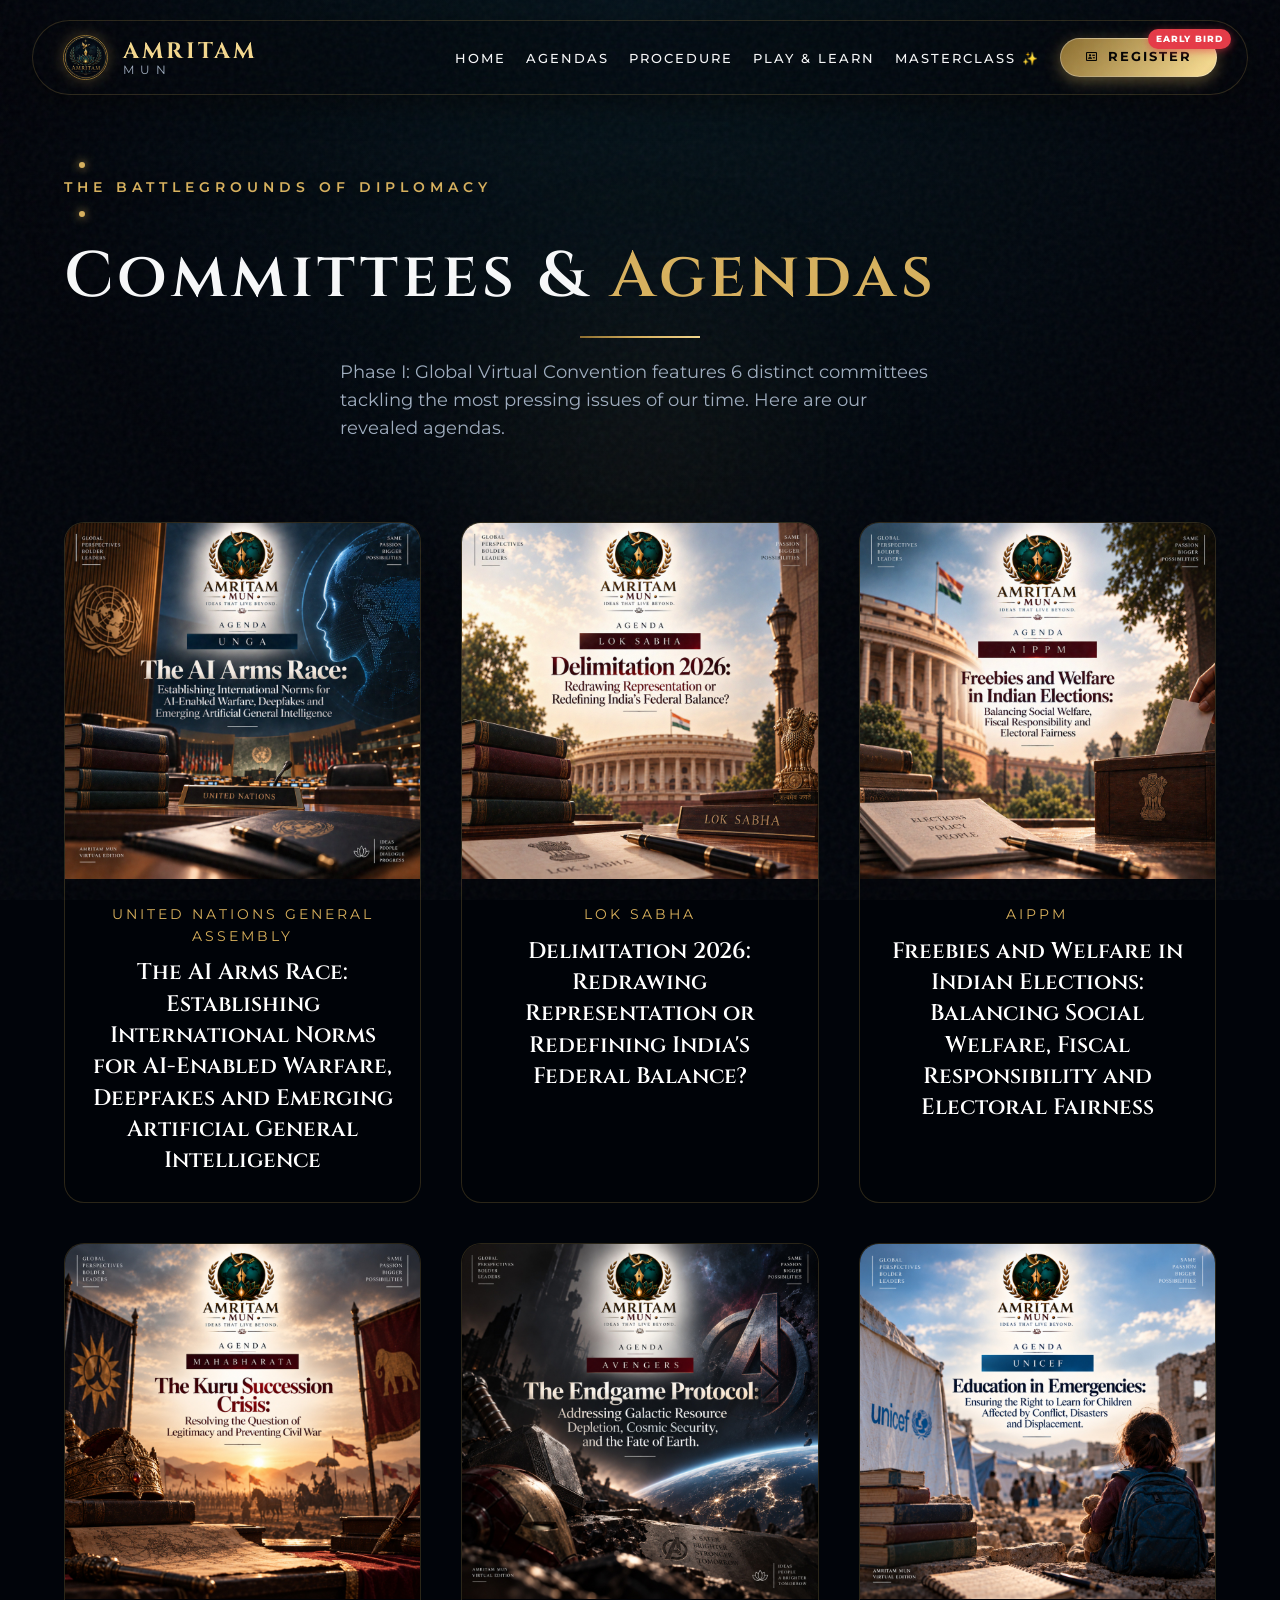
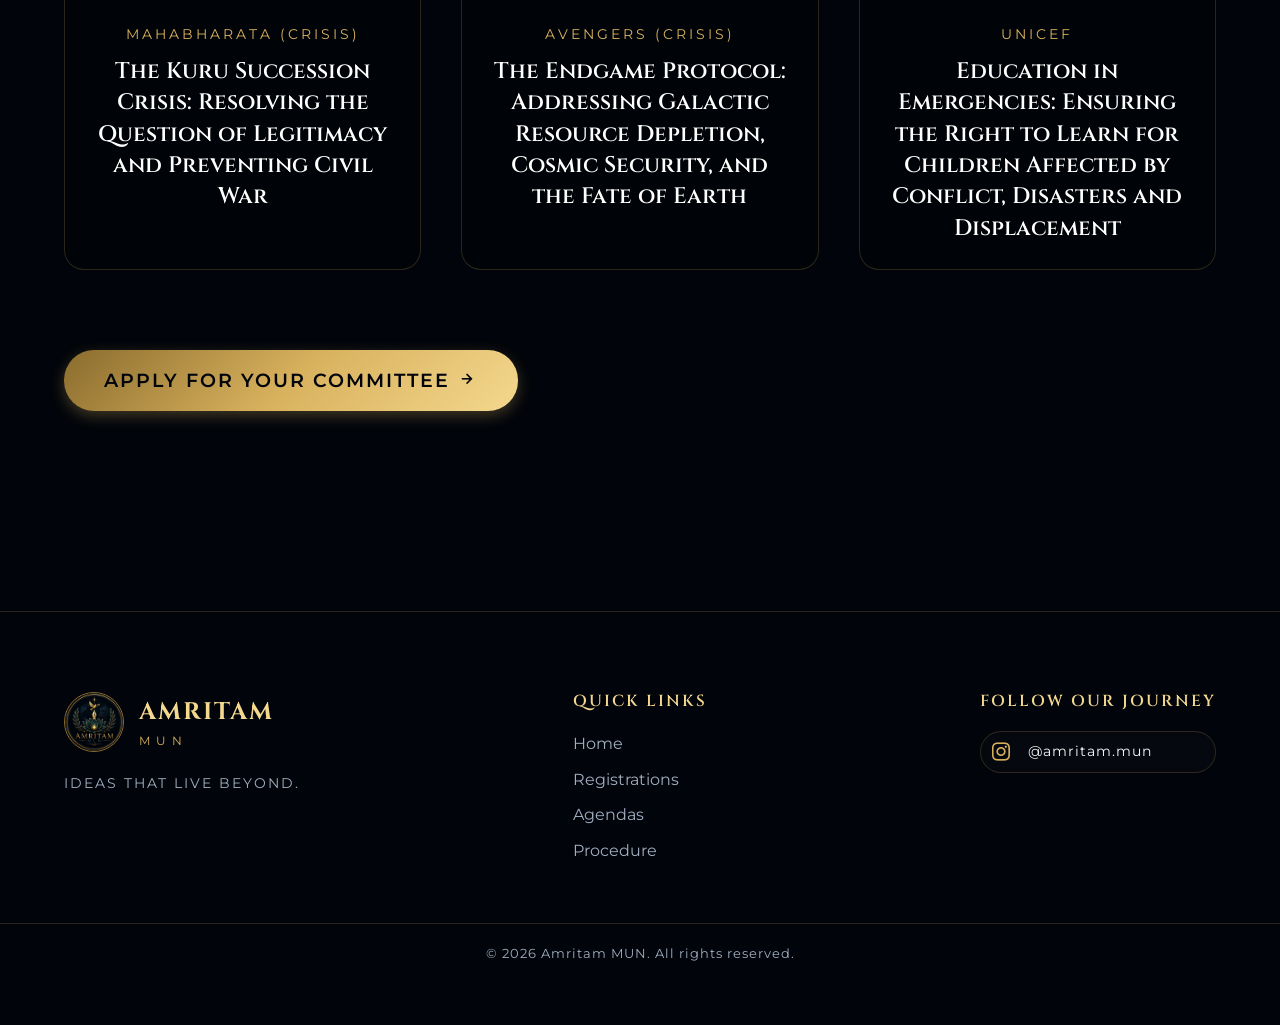
==== commit 1632d24f: "Reveal 6th committee: UNICEF" ====
--- a/agendas.html
+++ b/agendas.html
@@ -184,11 +184,15 @@
                     </div>
                 </div>
 
-                <!-- 6th Committee placeholder -->
-                <div class="agenda-card reveal-up delay-3" style="display: flex; flex-direction: column; justify-content: center; align-items: center; background: rgba(216,177,93,0.05); border: 1px dashed var(--gold-dark); text-align: center; padding: 40px;">
-                    <i class='bx bx-lock-alt' style="font-size: 4rem; color: var(--gold-primary); margin-bottom: 20px;"></i>
-                    <h3 class="agenda-title" style="color: var(--text-secondary);">6th Committee<br>Revealing Soon</h3>
-                    <p style="font-family: var(--font-sans); color: var(--gold-primary); font-size: 0.8rem; letter-spacing: 2px; margin-top: 15px; text-transform: uppercase;">Stay Tuned</p>
+                <!-- UNICEF -->
+                <div class="agenda-card reveal-up delay-3">
+                    <div class="agenda-image-wrapper">
+                        <img src="assets/agendas/unicef.jpg" alt="UNICEF Agenda" class="agenda-img">
+                    </div>
+                    <div class="agenda-content">
+                        <p class="agenda-committee">UNICEF</p>
+                        <h3 class="agenda-title">Education in Emergencies: Ensuring the Right to Learn for Children Affected by Conflict, Disasters and Displacement</h3>
+                    </div>
                 </div>
 
             </div>
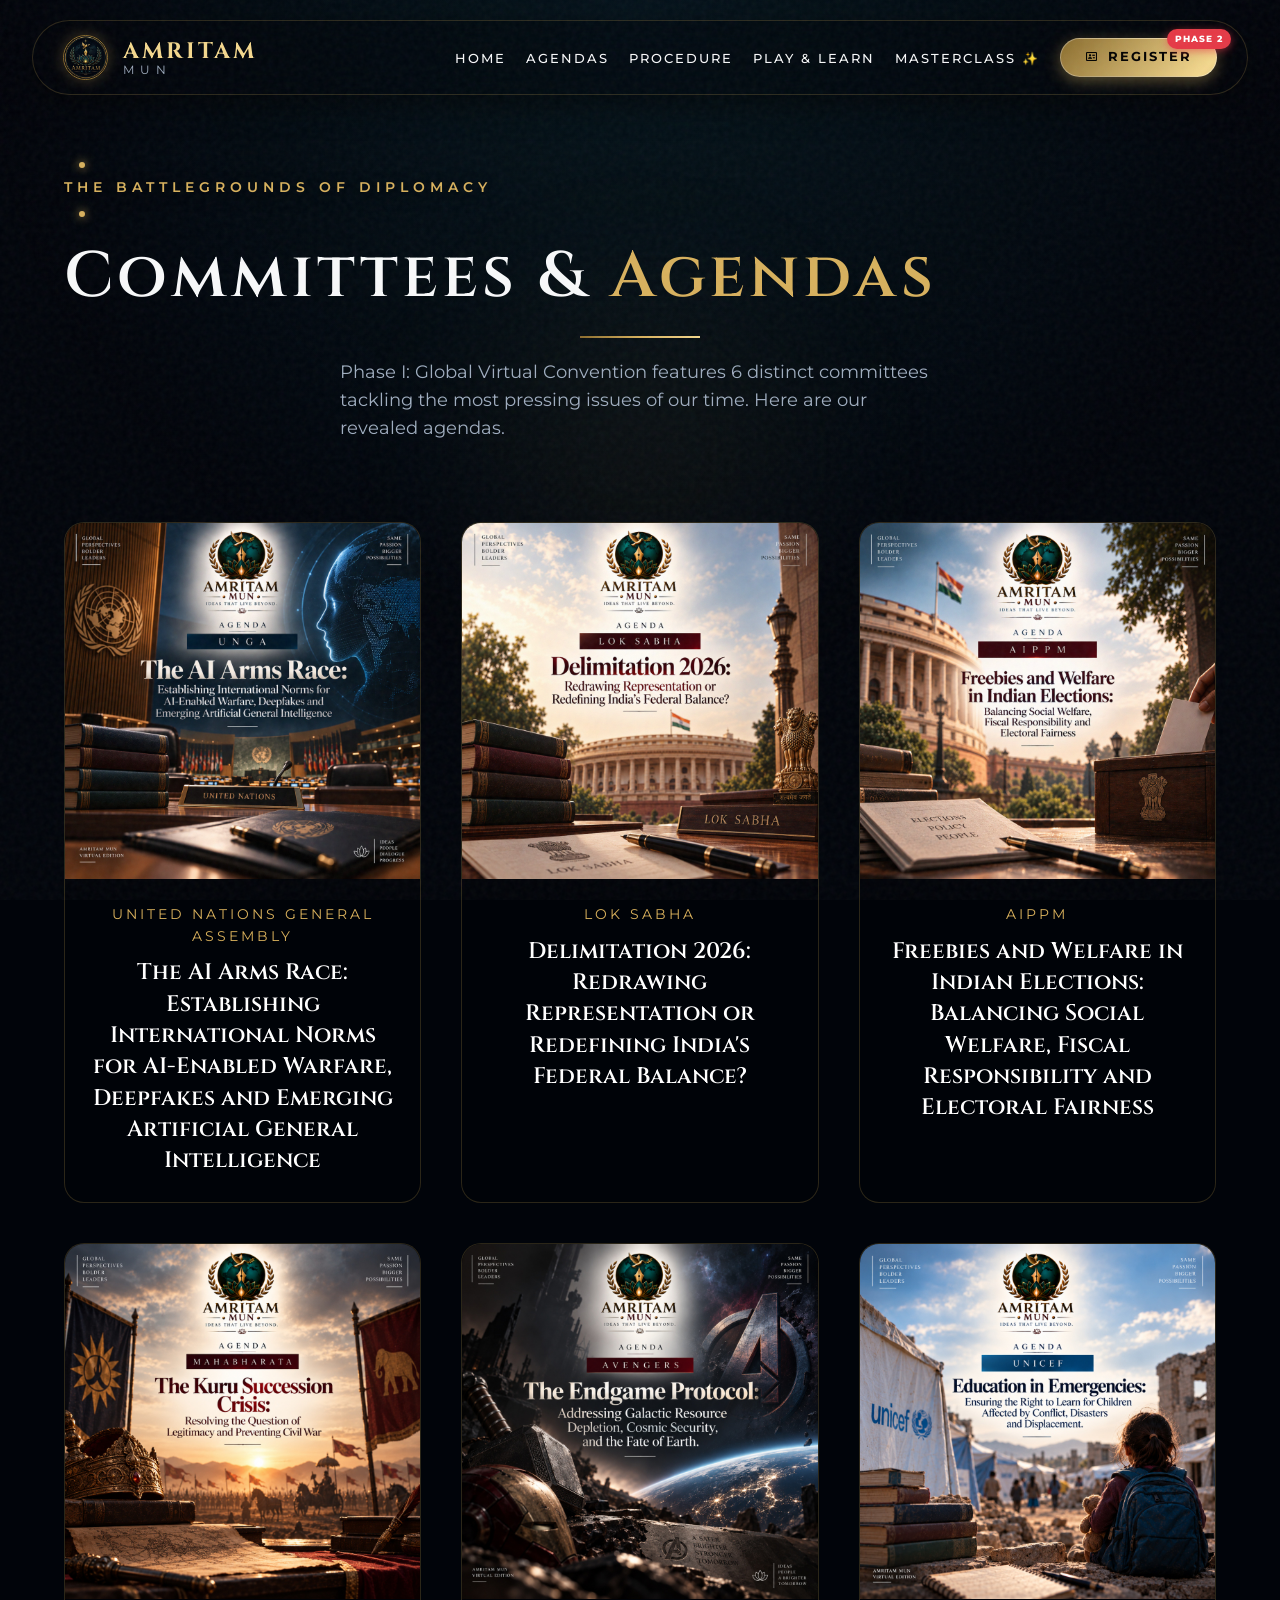
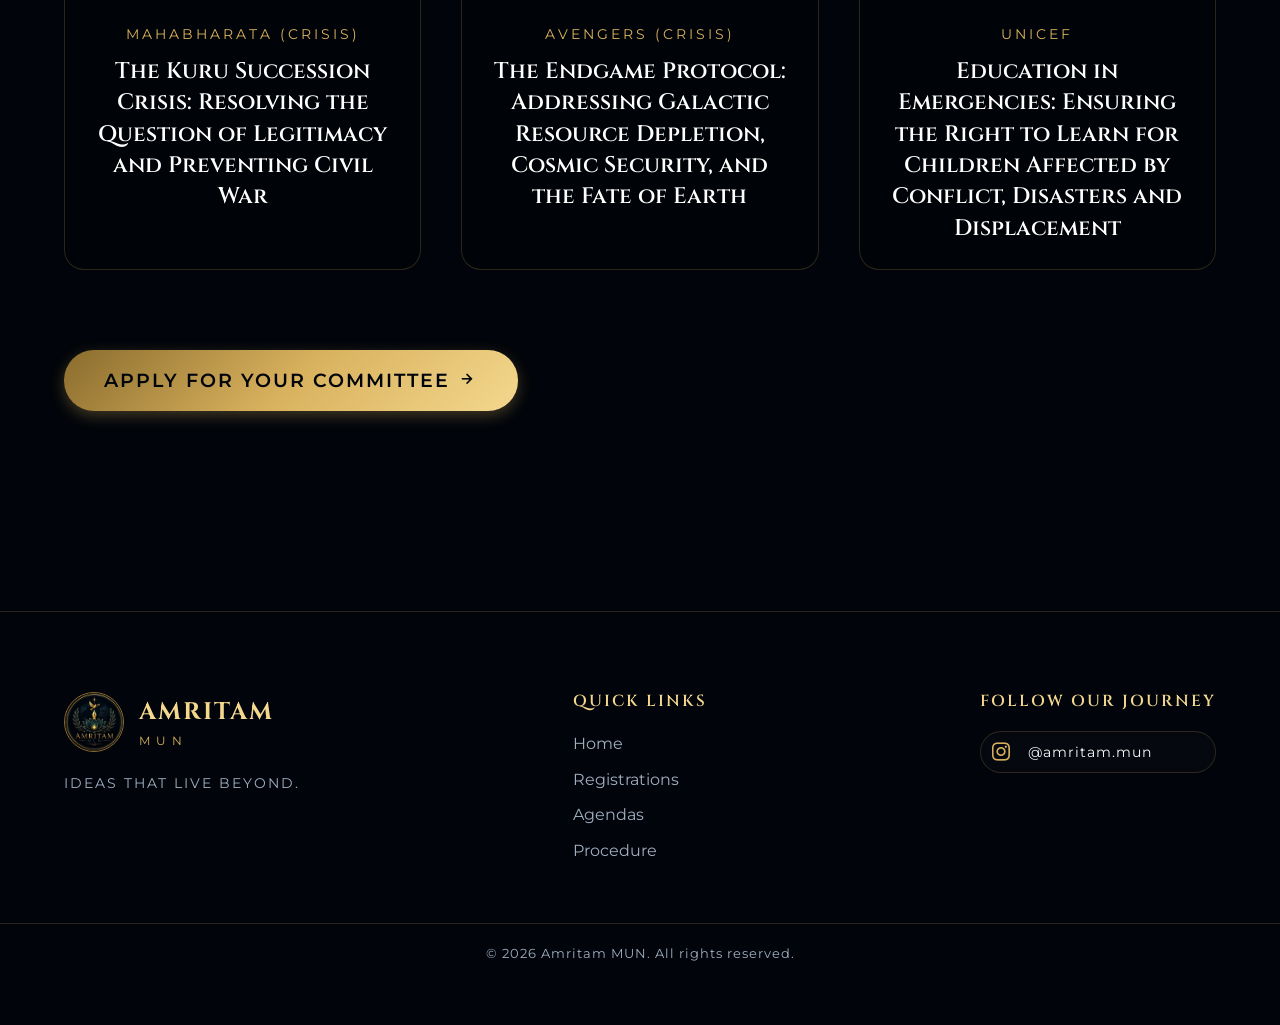
==== commit 2f332f10: "Update from Early Bird to Phase 2 Registrations" ====
--- a/agendas.html
+++ b/agendas.html
@@ -103,7 +103,7 @@
                     <li><a href="procedure.html" class="nav-link">Procedure</a></li>
                     <li><a href="index.html#game" class="nav-link">Play & Learn</a></li>
                     <li><a href="learn.html" class="nav-link">Masterclass ✨</a></li>
-                    <li><a href="register.html" class="nav-link nav-register-premium"><i class='bx bx-id-card'></i> REGISTER <span class="premium-badge">EARLY BIRD</span></a></li>
+                    <li><a href="register.html" class="nav-link nav-register-premium"><i class='bx bx-id-card'></i> REGISTER <span class="premium-badge">PHASE 2</span></a></li>
                 </ul>
             </nav>
             <div class="hamburger" id="hamburger">
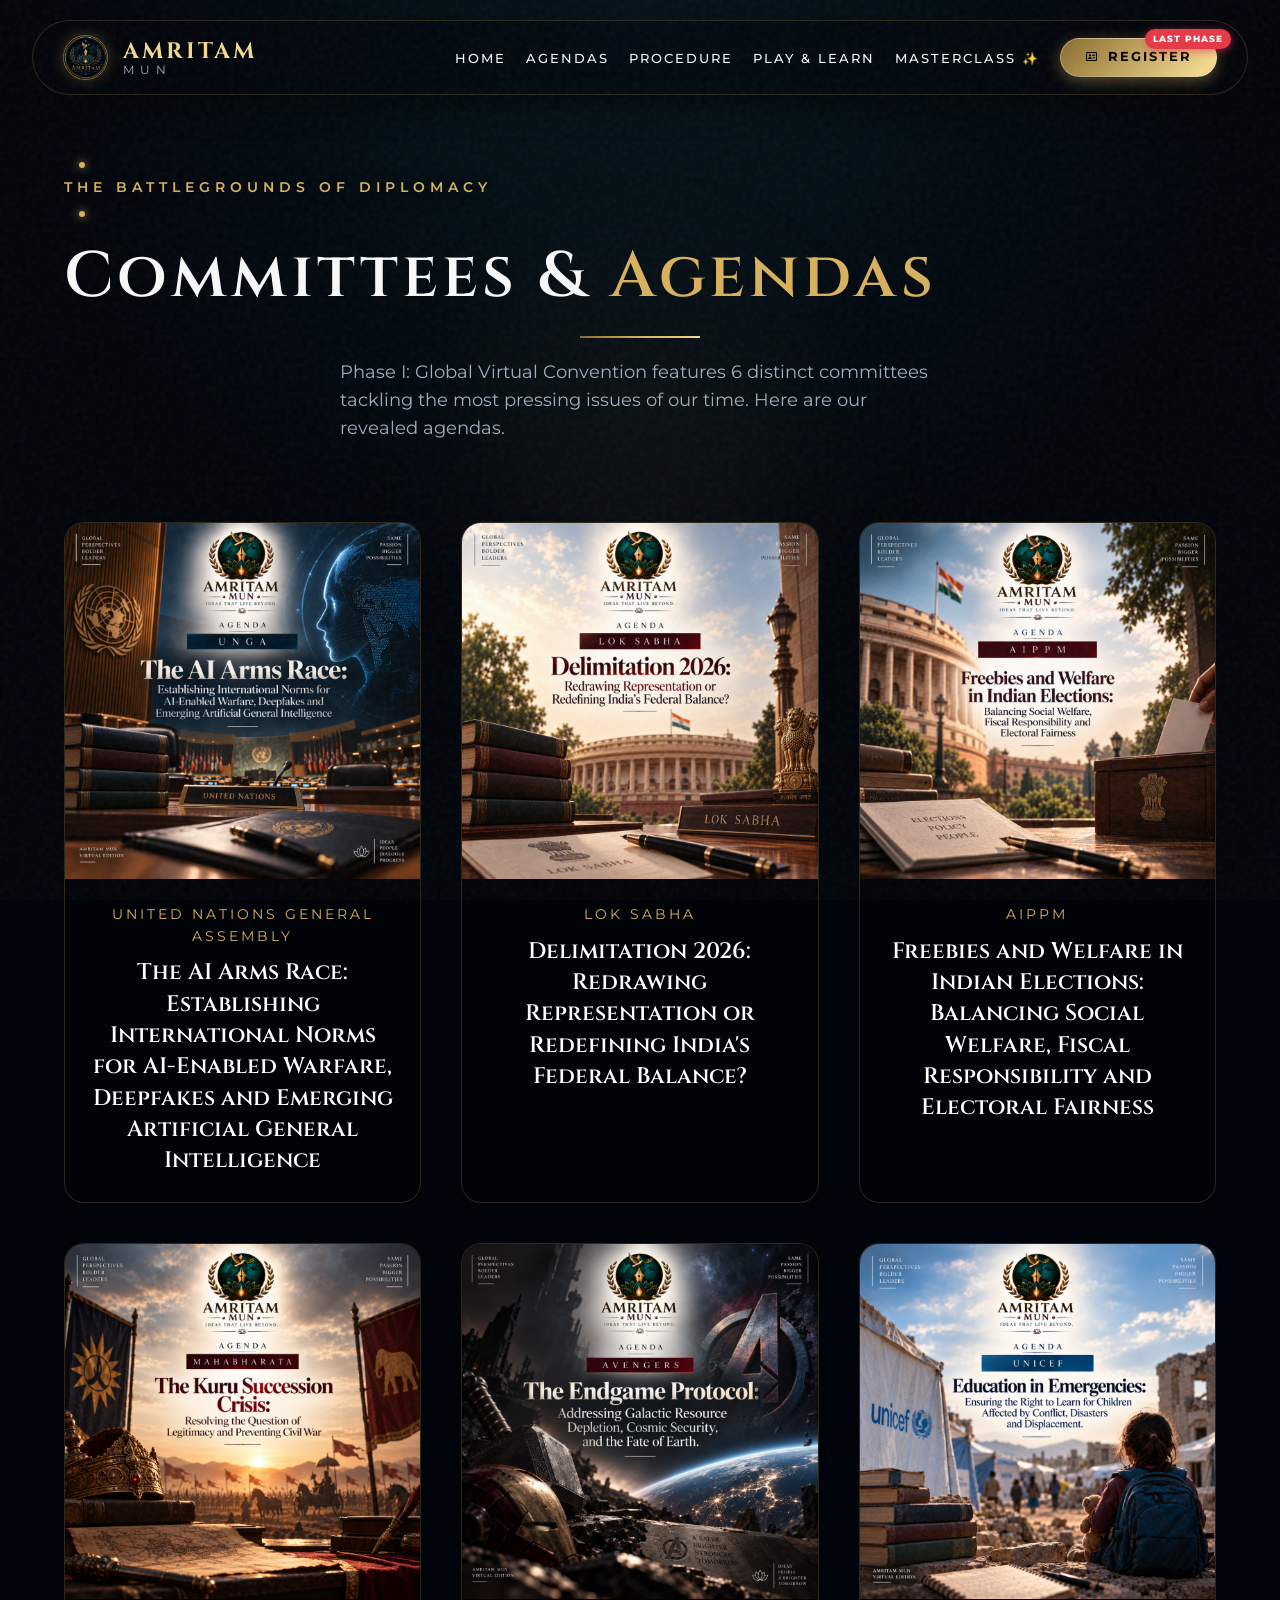
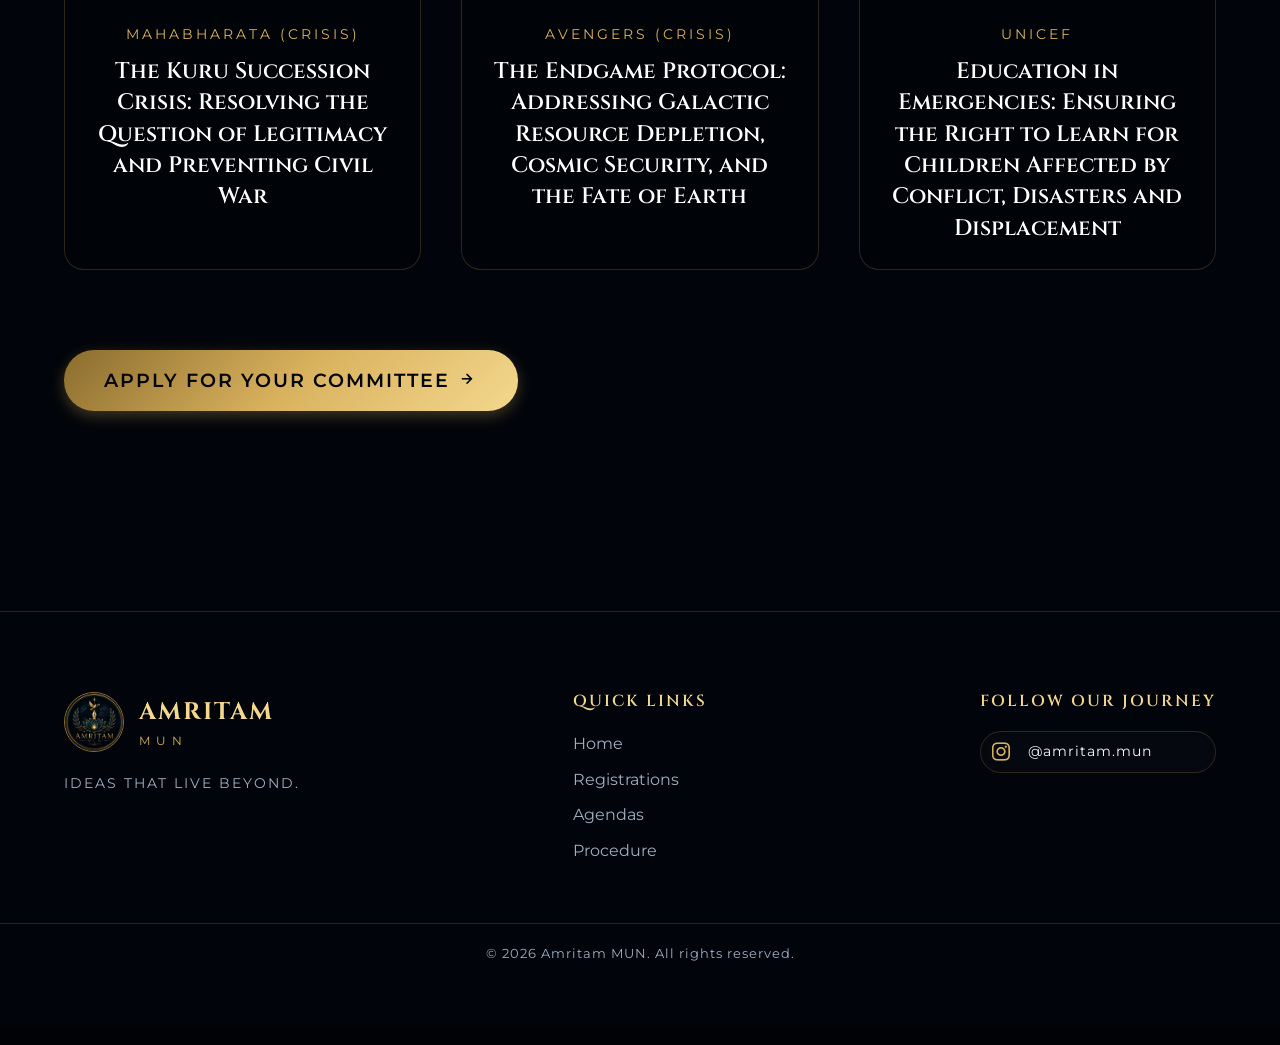
==== commit 0e600854: "Update to Last Phase Registrations and set October 2 timer" ====
--- a/agendas.html
+++ b/agendas.html
@@ -103,7 +103,7 @@
                     <li><a href="procedure.html" class="nav-link">Procedure</a></li>
                     <li><a href="index.html#game" class="nav-link">Play & Learn</a></li>
                     <li><a href="learn.html" class="nav-link">Masterclass ✨</a></li>
-                    <li><a href="register.html" class="nav-link nav-register-premium"><i class='bx bx-id-card'></i> REGISTER <span class="premium-badge">PHASE 2</span></a></li>
+                    <li><a href="register.html" class="nav-link nav-register-premium"><i class='bx bx-id-card'></i> REGISTER <span class="premium-badge">LAST PHASE</span></a></li>
                 </ul>
             </nav>
             <div class="hamburger" id="hamburger">
